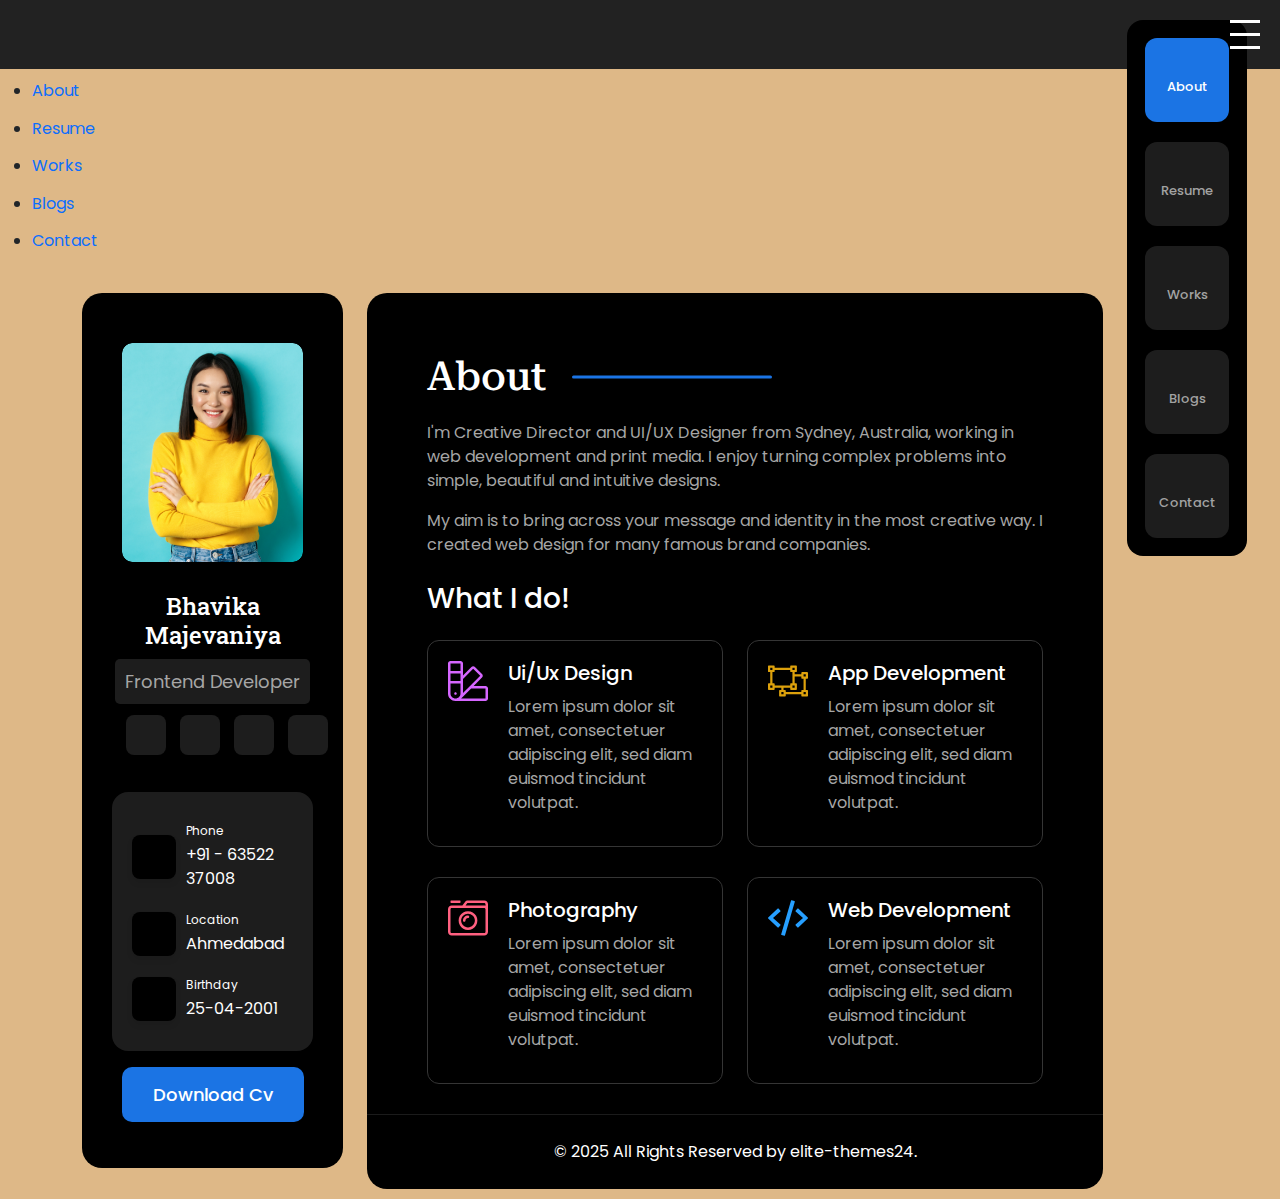
==== index.html @ 2185cffd "by bhavika" ====
<!DOCTYPE html>
<html lang="en">

<head>
    <meta charset="UTF-8" />
    <meta name="viewport" content="width=device-width, initial-scale=1.0" />
    <link rel="shortcut icon" href="img/favicon.png" type="image/x-icon" />
    <title>Bhavika Majevaniya</title>
    <link rel="stylesheet" href="https://cdn.jsdelivr.net/npm/bootstrap@5.2.3/dist/css/bootstrap.min.css" />
    <link rel="stylesheet" href="https://site-assets.fontawesome.com/releases/v6.6.0/css/all.css">
    <link rel="stylesheet" href="css/style.css" />
</head>

<body>


    <header>
        <div class="logo"></div>
        <div class="menu-toggle" id="mobile-menu">
            <span class="bar"></span>
            <span class="bar"></span>
            <span class="bar"></span>
        </div>
    </header>

    <nav class="mobile-nav ">
        <ul>
            <li class="active  ">
                <a href="/home-1"><span><i style="font-size: 25px;"
                            class="fa-light fa-user"></i></span>About</a>
            </li>
            <li class="false  ">
                <a href="/resume"><span><i style="font-size: 25px;"
                            class="fa-light fa-file-lines"></i></span>Resume</a>
            </li>
            <li class="false  ">
                <a href="/portfolio"><span><i style="font-size: 25px;"
                            class="fa-light fa-briefcase"></i></span>Works</a>
            </li>
            <li class="false  ">
                <a href="/blog"><span><i style="font-size: 25px;"
                            class="fa-brands fa-blogger"></i></span>Blogs</a>
            </li>
            <li class="false  "><a href="/contact"><span><i style="font-size: 25px;"
                            class="size-22 fa-light fa-address-book"></i></span>Contact</a>
            </li>
        </ul>
    </nav>


    <div class="main">
        <div class="container">
            <div class="row">
                <div class="col-lg-3">
                    <div class="info-sec">
                        <div class="personal-info">
                            <img src="img/my-img.png" alt="My Image" />
                            <h4 class="my-name">Bhavika Majevaniya</h4>
                            <div class="designation"><span>Frontend Developer</span></div>
                            <div class="social">
                                <ul>
                                    <li><a href="" style="color: #1773ea;"><i class="fa-brands fa-facebook-f"></i></a>
                                    </li>
                                    <li><a href="" style="color: #1c9cea;"><i class="fa-brands fa-twitter"></i></a></li>
                                    <li><a href="" style="color: #e12a72;"><i class="fa-brands fa-instagram"></i></a>
                                    </li>
                                    <li><a href="" style="color: #144679;"><i class="fa-brands fa-linkedin-in"></i></a>
                                    </li>
                                </ul>

                                <div class="personal-info-contact mb-30">
                                    <div class="personal-info-contact-item">
                                        <div style="color: rgb(233, 59, 129); font-size: 22px;" class="icon">
                                            <i class="fa-regular fa-mobile"></i>
                                        </div>
                                        <div class="text">
                                            <span>Phone</span>
                                            <p>+91 - 63522 37008</p>
                                        </div>
                                    </div>
                                    <!-- <div class="personal-info-contact-item">
                                        <div style="color: rgb(106, 181, 185); font-size: 22px;" class="icon">
                                            <i class="fa-regular fa-envelope-open-text"></i>
                                        </div>
                                        <div class="text">
                                            <span>Email</span>
                                            <p>Click Here To Mail</p>
                                        </div>
                                    </div> -->
                                    <div class="personal-info-contact-item">
                                        <div style="color: rgb(253, 117, 144); font-size: 22px;" class="icon">
                                            <i class="fa-solid fa-location-dot"></i>
                                        </div>
                                        <div class="text"><span>Location</span>
                                            <p>Ahmedabad</p>
                                        </div>
                                    </div>
                                    <div class="personal-info-contact-item">
                                        <div style="color: rgb(193, 124, 235); font-size: 22px;" class="icon">
                                            <i class="fa-light fa-calendar-days"></i>
                                        </div>
                                        <div class="text"><span>Birthday</span>
                                            <p>25-04-2001</p>
                                        </div>
                                    </div>
                                </div>

                                <div class="personal-info-btn">
                                    <a class="btn-1" href="/cv.pdf" download="">
                                        <span style="color: rgb(255, 255, 255);" class="icon">
                                            <i class="fa-regular fa-download"></i>
                                        </span>download cv
                                    </a>
                                </div>

                            </div>
                        </div>
                    </div>
                </div>
                <div class="col-lg-8">
                    <div class="detail-sec mb-15">
                        <div class="detail-inner">
                            <h2 class="main-title">About</h2>
                            <p>I'm Creative Director and UI/UX Designer
                                from Sydney, Australia, working in web development and print media. I enjoy turning
                                complex problems into simple, beautiful and intuitive designs.</p>
                            <p>My aim is to bring across your message and identity in the most creative way. I created
                                web design for many famous brand companies.</p>



                            <div class="what-do">
                                <h3 class="do-title">What I do!</h3>
                                <div class="row">
                                    <div class="col-xxl-6 col-xl-6 col-lg-6">
                                        <div class="what-do-item bg-prink ">
                                            <div class="icon" style="margin: 0px auto;">
                                                <img alt="feature" height="40" src="img/design.svg">
                                            </div>
                                            <div class="text">
                                                <h4 class="title">Ui/Ux Design</h4>
                                                <p>Lorem ipsum dolor sit amet, consectetuer adipiscing elit, sed diam
                                                    euismod tincidunt volutpat.</p>
                                            </div>
                                        </div>
                                    </div>
                                    <div class="col-xxl-6 col-xl-6 col-lg-6">
                                        <div class="what-do-item bg-catkrill ">
                                            <div class="icon" style="margin: 0px auto;">
                                                <img alt="feature" height="40" src="img/app-development.svg">
                                            </div>
                                            <div class="text">
                                                <h4 class="title">App Development</h4>
                                                <p>Lorem ipsum dolor sit amet, consectetuer adipiscing elit, sed diam
                                                    euismod tincidunt volutpat.</p>
                                            </div>
                                        </div>
                                    </div>
                                    <div class="col-xxl-6 col-xl-6 col-lg-6">
                                        <div class="what-do-item bg-catkrill ">
                                            <div class="icon" style="margin: 0px auto;">
                                                <img alt="feature" height="40" src="img/photograph.svg">
                                            </div>
                                            <div class="text">
                                                <h4 class="title">Photography</h4>
                                                <p>Lorem ipsum dolor sit amet, consectetuer adipiscing elit, sed diam
                                                    euismod tincidunt volutpat.</p>
                                            </div>
                                        </div>
                                    </div>
                                    <div class="col-xxl-6 col-xl-6 col-lg-6">
                                        <div class="what-do-item bg-prink ">
                                            <div class="icon" style="margin: 0px auto;">
                                                <img alt="feature" height="40" src="img/webdev.svg">
                                            </div>
                                            <div class="text">
                                                <h4 class="title">Web Development</h4>
                                                <p>Lorem ipsum dolor sit amet, consectetuer adipiscing elit, sed diam
                                                    euismod tincidunt volutpat.</p>
                                            </div>
                                        </div>
                                    </div>
                                </div>
                            </div>

                        </div>

                        <div class="footer-copyright text-center"><span>© 2025 All Rights Reserved by
                                elite-themes24.</span></div>


                    </div>
                </div>
                <div class="col-lg-1">
                    <div class="main-menu">
                        <nav class="main-menu-inner">
                            <ul>
                                <li class="active  ">
                                    <a href="/home-1"><span><i style="font-size: 25px;"
                                                class="fa-light fa-user"></i></span>About</a>
                                </li>
                                <li class="false  ">
                                    <a href="/resume"><span><i style="font-size: 25px;"
                                                class="fa-light fa-file-lines"></i></span>Resume</a>
                                </li>
                                <li class="false  ">
                                    <a href="/portfolio"><span><i style="font-size: 25px;"
                                                class="fa-light fa-briefcase"></i></span>Works</a>
                                </li>
                                <li class="false  ">
                                    <a href="/blog"><span><i style="font-size: 25px;"
                                                class="fa-brands fa-blogger"></i></span>Blogs</a>
                                </li>
                                <li class="false  "><a href="/contact"><span><i style="font-size: 25px;"
                                                class="size-22 fa-light fa-address-book"></i></span>Contact</a>
                                </li>
                            </ul>
                        </nav>
                    </div>

                </div>
            </div>
        </div>
    </div>



<script>
    document.addEventListener("DOMContentLoaded", function () {
    const mobileMenu = document.getElementById("mobile-menu");
    const nav = document.querySelector(".mobile-nav");

    mobileMenu.addEventListener("click", function () {
        nav.classList.toggle("active");
        mobileMenu.classList.toggle("active");
    });
});
</script>

    <script src="https://cdn.jsdelivr.net/npm/bootstrap@5.2.3/dist/js/bootstrap.bundle.min.js"></script>
</body>

</html>
---- css/style.css ----
@import url('https://fonts.googleapis.com/css2?family=Roboto+Slab:wght@100..900&display=swap');
@import url('https://fonts.googleapis.com/css2?family=Poppins:ital,wght@0,400;0,500;0,600;0,700;0,800;0,900;1,400&display=swap');
@import url('https://fonts.googleapis.com/css2?family=Roboto+Serif:ital,opsz,wght@0,8..144,100..900;1,8..144,100..900&display=swap');

:root {
    --font-1: "Roboto Slab", serif;
    --font-2: "Poppins", serif;
    --font-3: "Roboto Serif", serif;
    --bgcolor1: #1d1d1d;
    --textcolor: #a6a6a6;
}

a {
    text-decoration: none;
}

body {
    background-color: burlywood;
    font-family: var(--font-2);
}

.main {
    position: relative;
    top: 20px;
}

.personal-info {
    padding: 40px 30px;
}

.info-sec {
    background-color: #000;
    width: 100%;
    min-height: 200px;
    /* margin-top: 20px; */
    border-radius: 20px;
}

.info-sec .personal-info img {
    width: 100%;
    height: auto;
    padding: 10px;
    object-fit: cover;
    object-position: top;
    border-radius: 20px;
}

.info-sec .personal-info .my-name {
    text-align: center;
    /* font-weight: 900; */
    font-family: var(--font-1);
    color: #fff;
    padding: 20px 0px 10px 0px;
}

.info-sec .personal-info .designation span {
    text-align: center;
    color: var(--textcolor);
    background-color: #1d1d1d;
    padding: 10px 10px;
    font-size: 18px;
    border-radius: 5px;
}

.info-sec .personal-info .designation {
    text-align: center;
}

.info-sec .personal-info .social {
    margin: 20px 0;
}

.info-sec .personal-info .social ul {
    display: flex;
    justify-content: space-evenly;
    list-style-type: none;
    padding: 0;
    width: 230px;
    align-items: center;
    margin: auto;
}

.info-sec .personal-info .social ul li a {
    background-color: var(--bgcolor1);
    display: inline-block;
    width: 40px;
    height: 40px;
    border-radius: 8px;
    text-align: center;
    line-height: 40px;
}

.info-sec .personal-info .social ul li a i {
    font-size: 20px;
}

.info-sec .personal-info .social ul li a:hover {
    background-color: #1b74e4;
    color: #fff !important;
}

.personal-info-contact {
    background-color: var(--bgcolor1);
    border-radius: 16px;
    text-align: left;
    padding: 20px 20px;
    margin-top: 30px;
    margin-bottom: 30px;
}

.personal-info-contact-item {
    display: flex;
    align-items: center;
    gap: 10px;
    padding-top: 10px;
    padding-bottom: 10px;
}

.personal-info-contact-item .icon {
    flex: 0 0 auto;
    display: inline-block;
    width: 44px;
    height: 44px;
    background-color: #000;
    border-radius: 8px;
    text-align: center;
    line-height: 44px;
    box-shadow: 0 4px 6px rgba(0, 0, 0, .08);
    transition: .3s;
}

.personal-info-contact-item .icon:hover {
    background-color: #1b74e4;
    color: #fff !important;
}

.personal-info-contact-item .text {
    display: inline-block;
}

.personal-info-contact-item .text span {
    display: block;
    font-size: 12px;
    line-height: 18px;
    text-transform: capitalize;
    font-weight: 400;
    margin-bottom: 3px;
    color: #fff;
}

.personal-info-contact-item .text p {
    font-size: 16px;
    line-height: 24px;
    font-weight: 400;
    color: #fff;
    /* text-transform: capitalize; */
    margin-bottom: 0;
}


.personal-info-btn {
    text-align: center;
}

.btn-1 {
    font-size: 18px;
    font-weight: 500;
    text-transform: capitalize;
    color: var(--common-white);
    background-color: #1b74e4;
    line-height: 27px;
    padding: 14px 30px;
    border-radius: 10px;
    color: #fff;
    border: 1px solid transparent;
}

.btn-1:hover {
    background-color: #1d1d1d;
    color: #fff;
    border: 1px solid #1b74e4;
}

.detail-sec {
    background-color: #000;
    border-radius: 20px;
    min-height: 400px;
}





.detail-inner {
    padding: 60px 60px 0 60px;
}

.main-title {
    position: relative;
    display: inline-block;
    font-family: var(--font-3);
    font-size: 40px;
    color: #fff;
    margin-bottom: 20px;
}

.main-title::after {
    content: "";
    position: absolute;
    width: 200px;
    height: 3px;
    background-color: #1b74e4;
    left: 122%;
    top: 50%;
    transform: translatey(-50%);
    border-radius: 5px;
    margin-bottom: 30px;
}


.detail-inner p {
    max-width: 632px;
    color: var(--textcolor);
}

.do-title {
    color: #fff;
    margin: 25px 0;
}

.what-do-item {
    border: 1px solid #353535;
    border-radius: 12px;
    display: flex;
    gap: 20px;
    padding: 20px 20px 15px;
    margin-bottom: 30px;
}

.what-do-item .text .title {
    margin-bottom: 10px;
    font-size: 20px;
    font-weight: 500;
    font-family: Poppins, sans-serif;
    color: #fff;
}

.footer-copyright {
    padding: 25px;
    border-top: 1px solid #1b1b1b;
    color: #fff;
    margin-bottom: 10px;
}

.main-menu {
    background-color: #000;
    min-width: 120px;
    padding: 18px;
    border-radius: 16px;
    position: fixed;
  top: 20px;
}

.main-menu ul {
    margin: 0;
    padding: 0;
    list-style: none;
}

.main-menu-inner ul li.active {
    background-color: #1b74e4;
}

.main-menu-inner ul li {
    background-color: var(--bgcolor1);
    border-radius: 12px;
    width: 84px;
    height: 84px;
    display: flex;
    justify-content: center;
    align-items: center;
    text-align: center;
    transition: .3s;
}
.main-menu-inner ul li:hover {
    background-color: #1b74e4;
    color: #fff;
  }

  .main-menu-inner ul li:hover a {
    color: #fff;
  }
.main-menu-inner ul li:not(:last-child) {
    margin-bottom: 20px;
}


.main-menu-inner ul li a {
    color: #a2a2a2;
    display: block;
    font-size: 13px;
    text-transform: capitalize;
    font-weight: 500;
    line-height: 1;
}
.main-menu-inner ul li.active a {
    color: #fff;
}
.main-menu-inner ul li a span {
    display: block;
    margin-bottom: 12px;
}





/* Mobile */

/* Header */
header {
    display: flex;
    justify-content: space-between;
    align-items: center;
    padding: 15px 20px;
    background: #222;
    color: #fff;
}

.logo {
    font-size: 20px;
    font-weight: bold;
}

/* Hamburger Menu */
.menu-toggle {
    display: flex;
    flex-direction: column;
    cursor: pointer;
    z-index: 9999  ;
}

.bar {
    width: 30px;
    height: 3px;
    background: #fff;
    margin: 5px 0;
    transition: 0.4s;
}

@media only screen and (min-width:375px)and (max-width:767px) {
    
/* Mobile Navigation */
.mobile-nav {
    position: fixed;
    top: 0;
    left: -100%;
    width: 100%;
    height: 100vh;
    background: rgba(0, 0, 0);
    display: flex;
    align-items: top;
    justify-content: left;
    transition: 0.4s ease-in-out;
    z-index: 99;
    padding: 50px 0 0 35px;
}

.mobile-nav ul {
    list-style: none;
    text-align: left;
    padding: 0;
}

.mobile-nav ul li {
    margin: 20px 0;
}

.mobile-nav ul li a {
    color: #fff;
    font-size: 24px;
    text-decoration: none;
    transition: 0.3s;
}
.mobile-nav ul li a span {
    margin-right: 20px;
  }
.mobile-nav ul li a:hover {
    color: #ff9800;
}

/* Active Class */
.mobile-nav.active {
    left: 0;
}

.menu-toggle.active .bar:nth-child(1) {
    transform: translateY(8px) rotate(45deg);
}

.menu-toggle.active .bar:nth-child(2) {
    opacity: 0;
}

.menu-toggle.active .bar:nth-child(3) {
    transform: translateY(-8px) rotate(-45deg);
}

.main-menu{
    display: none;
}

}
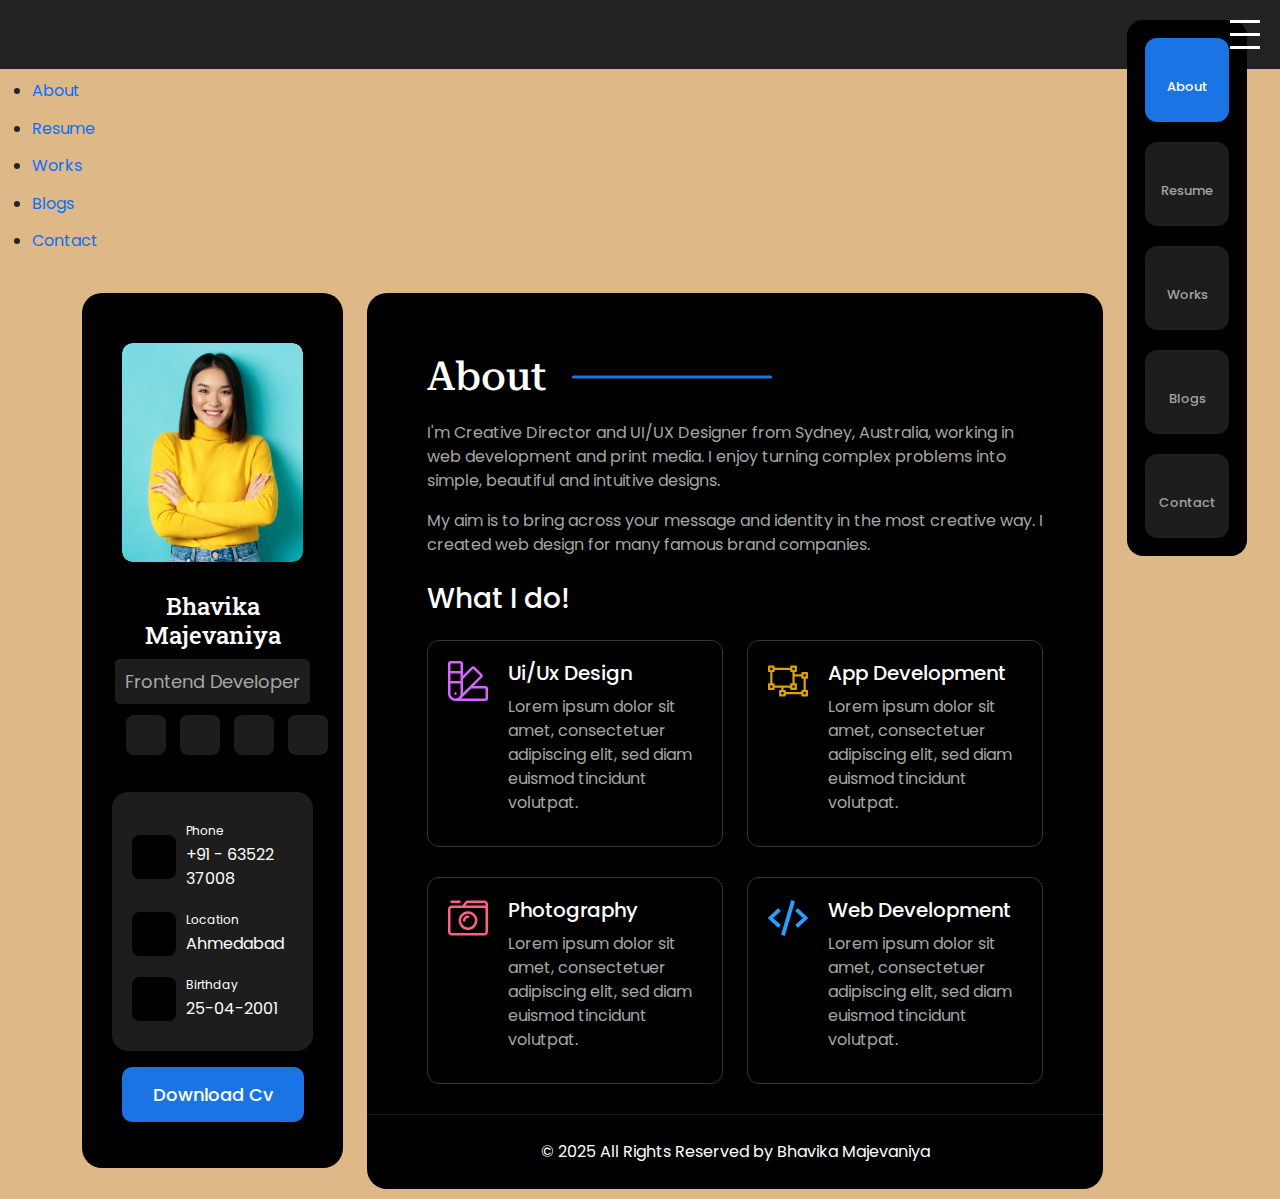
==== commit 214f118d: "by bhavika" ====
--- a/index.html
+++ b/index.html
@@ -186,7 +186,7 @@
                         </div>
 
                         <div class="footer-copyright text-center"><span>© 2025 All Rights Reserved by
-                                elite-themes24.</span></div>
+                                Bhavika Majevaniya</span></div>
 
 
                     </div>
--- a/css/style.css
+++ b/css/style.css
@@ -258,7 +258,7 @@
     padding: 18px;
     border-radius: 16px;
     position: fixed;
-  top: 20px;
+    top: 20px;
 }
 
 .main-menu ul {
@@ -282,14 +282,16 @@
     text-align: center;
     transition: .3s;
 }
+
 .main-menu-inner ul li:hover {
     background-color: #1b74e4;
     color: #fff;
-  }
-
-  .main-menu-inner ul li:hover a {
-    color: #fff;
-  }
+}
+
+.main-menu-inner ul li:hover a {
+    color: #fff;
+}
+
 .main-menu-inner ul li:not(:last-child) {
     margin-bottom: 20px;
 }
@@ -303,9 +305,11 @@
     font-weight: 500;
     line-height: 1;
 }
+
 .main-menu-inner ul li.active a {
     color: #fff;
 }
+
 .main-menu-inner ul li a span {
     display: block;
     margin-bottom: 12px;
@@ -337,7 +341,7 @@
     display: flex;
     flex-direction: column;
     cursor: pointer;
-    z-index: 9999  ;
+    z-index: 9999;
 }
 
 .bar {
@@ -349,65 +353,76 @@
 }
 
 @media only screen and (min-width:375px)and (max-width:767px) {
-    
-/* Mobile Navigation */
-.mobile-nav {
-    position: fixed;
-    top: 0;
-    left: -100%;
-    width: 100%;
-    height: 100vh;
-    background: rgba(0, 0, 0);
-    display: flex;
-    align-items: top;
-    justify-content: left;
-    transition: 0.4s ease-in-out;
-    z-index: 99;
-    padding: 50px 0 0 35px;
-}
-
-.mobile-nav ul {
-    list-style: none;
-    text-align: left;
-    padding: 0;
-}
-
-.mobile-nav ul li {
-    margin: 20px 0;
-}
-
-.mobile-nav ul li a {
-    color: #fff;
-    font-size: 24px;
-    text-decoration: none;
-    transition: 0.3s;
-}
-.mobile-nav ul li a span {
-    margin-right: 20px;
-  }
-.mobile-nav ul li a:hover {
-    color: #ff9800;
-}
-
-/* Active Class */
-.mobile-nav.active {
-    left: 0;
-}
-
-.menu-toggle.active .bar:nth-child(1) {
-    transform: translateY(8px) rotate(45deg);
-}
-
-.menu-toggle.active .bar:nth-child(2) {
-    opacity: 0;
-}
-
-.menu-toggle.active .bar:nth-child(3) {
-    transform: translateY(-8px) rotate(-45deg);
-}
-
-.main-menu{
-    display: none;
-}
-
+
+    /* Mobile Navigation */
+    .mobile-nav {
+        position: fixed;
+        top: 0;
+        left: -100%;
+        width: 100%;
+        height: 100vh;
+        background: rgba(0, 0, 0);
+        display: flex;
+        align-items: top;
+        justify-content: left;
+        transition: 0.4s ease-in-out;
+        z-index: 99;
+        padding: 50px 0 0 35px;
+    }
+
+    .mobile-nav ul {
+        list-style: none;
+        text-align: left;
+        padding: 0;
+    }
+
+    .mobile-nav ul li {
+        margin: 20px 0;
+    }
+
+    .mobile-nav ul li a {
+        color: #fff;
+        font-size: 24px;
+        text-decoration: none;
+        transition: 0.3s;
+    }
+
+    .mobile-nav ul li a span {
+        margin-right: 20px;
+    }
+
+    .mobile-nav ul li a:hover {
+        color: #ff9800;
+    }
+
+    /* Active Class */
+    .mobile-nav.active {
+        left: 0;
+    }
+
+    .menu-toggle.active .bar:nth-child(1) {
+        transform: translateY(8px) rotate(45deg);
+    }
+
+    .menu-toggle.active .bar:nth-child(2) {
+        opacity: 0;
+    }
+
+    .menu-toggle.active .bar:nth-child(3) {
+        transform: translateY(-8px) rotate(-45deg);
+    }
+
+    .main-menu {
+        display: none;
+    }
+
+    .detail-inner {
+        padding: 40px 30px 0 30px;
+        margin-top: 20px;
+    }
+
+
+    .main-title::after {
+        width: 100px;
+    }
 }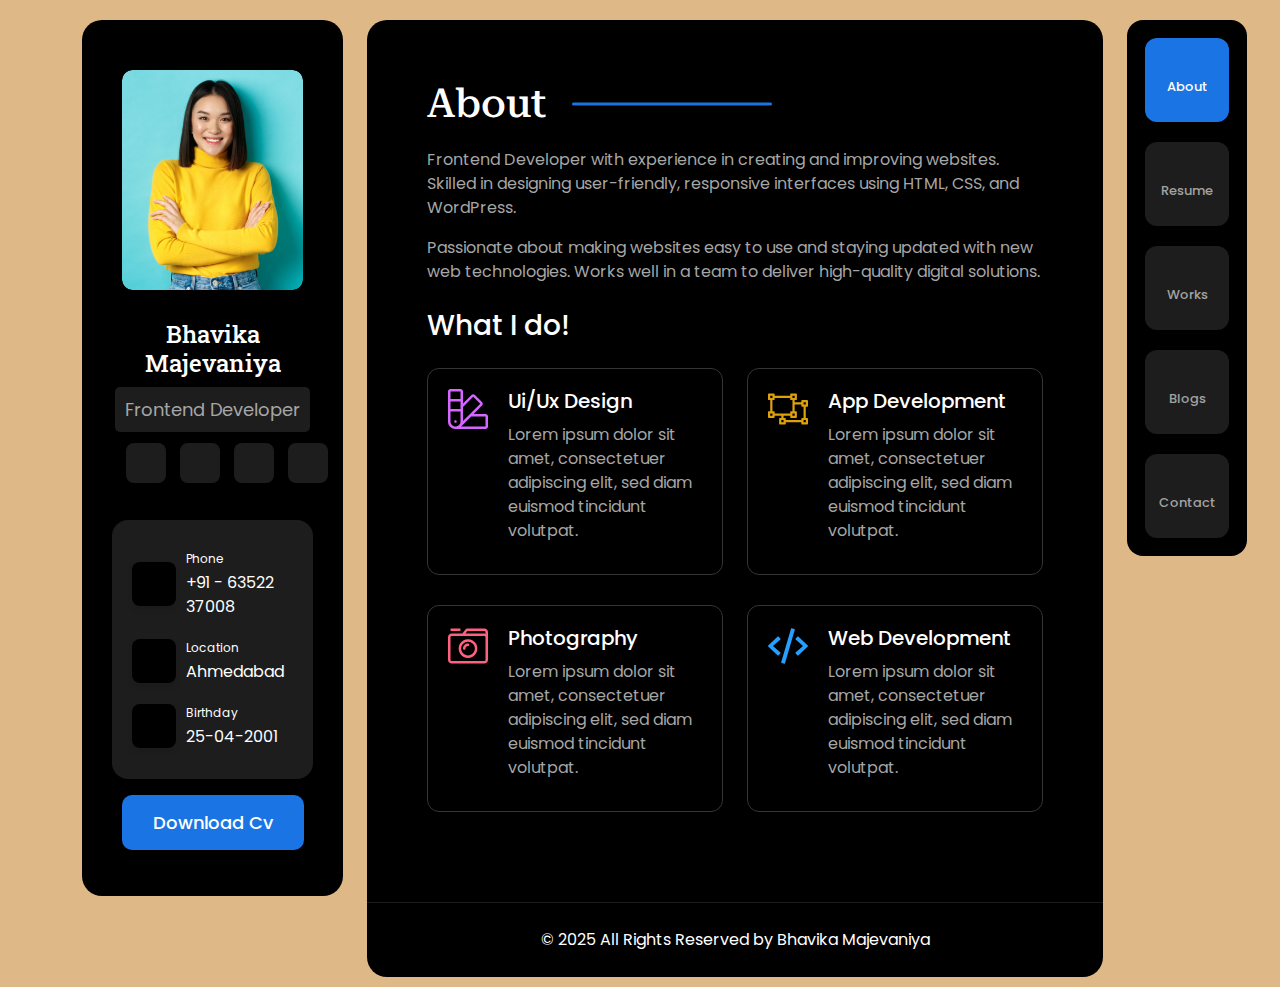
==== commit 050ed184: "by bhavika" ====
--- a/index.html
+++ b/index.html
@@ -14,23 +14,28 @@
 <body>
 
 
-    <header>
+<div class="mobile-menu-sec">
+    <header class="mobile-menu">
         <div class="logo"></div>
         <div class="menu-toggle" id="mobile-menu">
             <span class="bar"></span>
             <span class="bar"></span>
             <span class="bar"></span>
         </div>
+
+
+
+        
     </header>
 
     <nav class="mobile-nav ">
         <ul>
             <li class="active  ">
-                <a href="/home-1"><span><i style="font-size: 25px;"
+                <a href="index.html"><span><i style="font-size: 25px;"
                             class="fa-light fa-user"></i></span>About</a>
             </li>
             <li class="false  ">
-                <a href="/resume"><span><i style="font-size: 25px;"
+                <a href="resume.html"><span><i style="font-size: 25px;"
                             class="fa-light fa-file-lines"></i></span>Resume</a>
             </li>
             <li class="false  ">
@@ -46,6 +51,11 @@
             </li>
         </ul>
     </nav>
+
+
+</div>
+
+    
 
 
     <div class="main">
@@ -121,13 +131,9 @@
                     <div class="detail-sec mb-15">
                         <div class="detail-inner">
                             <h2 class="main-title">About</h2>
-                            <p>I'm Creative Director and UI/UX Designer
-                                from Sydney, Australia, working in web development and print media. I enjoy turning
-                                complex problems into simple, beautiful and intuitive designs.</p>
-                            <p>My aim is to bring across your message and identity in the most creative way. I created
-                                web design for many famous brand companies.</p>
-
-
+                            <p>Frontend Developer with experience in creating and improving websites. Skilled in designing user-friendly, responsive interfaces using HTML, CSS, and WordPress. </p>
+
+                            <p>Passionate about making websites easy to use and staying updated with new web technologies. Works well in a team to deliver high-quality digital solutions.</p>
 
                             <div class="what-do">
                                 <h3 class="do-title">What I do!</h3>
@@ -200,7 +206,7 @@
                                                 class="fa-light fa-user"></i></span>About</a>
                                 </li>
                                 <li class="false  ">
-                                    <a href="/resume"><span><i style="font-size: 25px;"
+                                    <a href="resume.html"><span><i style="font-size: 25px;"
                                                 class="fa-light fa-file-lines"></i></span>Resume</a>
                                 </li>
                                 <li class="false  ">
--- a/css/style.css
+++ b/css/style.css
@@ -156,7 +156,9 @@
     /* text-transform: capitalize; */
     margin-bottom: 0;
 }
-
+.personal-info-contact-item .text p a {
+    color: #fff;
+}
 
 .personal-info-btn {
     text-align: center;
@@ -192,7 +194,7 @@
 
 
 .detail-inner {
-    padding: 60px 60px 0 60px;
+    padding: 60px 60px 60px 60px;
 }
 
 .main-title {
@@ -316,19 +318,8 @@
 }
 
 
-
-
-
-/* Mobile */
-
-/* Header */
-header {
-    display: flex;
-    justify-content: space-between;
-    align-items: center;
-    padding: 15px 20px;
-    background: #222;
-    color: #fff;
+.mobile-menu-sec {
+    display: none
 }
 
 .logo {
@@ -336,7 +327,7 @@
     font-weight: bold;
 }
 
-/* Hamburger Menu */
+
 .menu-toggle {
     display: flex;
     flex-direction: column;
@@ -352,9 +343,163 @@
     transition: 0.4s;
 }
 
+
+
+.resume-sec {
+    background-color: #000;
+    border-radius: 20px;
+    min-height: 400px;
+}
+
+.resume-inner {
+    padding: 60px 60px 60px 60px;
+}
+
+.education-box {
+    border: 1px solid #353535;
+    border-radius: 12px;
+    padding: 25px 20px 20px;
+    margin-bottom: 20px;
+}
+
+.education-subtitle {
+    display: block;
+    font-size: 14px;
+    font-weight: 400;
+    line-height: 1;
+    margin-bottom: 9px;
+    color: var(--textcolor);
+}
+
+.education-title {
+    font-size: 18px;
+    font-weight: 400;
+    color: var(--heading-black);
+    margin-bottom: 4px;
+    color: #fff;
+}
+
+.education-text {
+    font-size: 16px;
+    font-weight: 400;
+    margin-bottom: 0;
+    color: var(--textcolor);
+}
+
+.edu-sec-title {
+    margin-bottom: 20px;
+}
+
+.edu-sec-title h2 {
+    margin-bottom: 0;
+    font-weight: 500;
+    font-size: 26px;
+    color: #fff;
+}
+
+.edu-sec-title img {
+    margin-right: 6px;
+    margin-top: -5px;
+}
+
+.skill-sec {
+    padding: 60px 60px 60px 60px;
+    background-color: #0d0d0d;
+}
+
+.skill-title {
+    margin-bottom: 0;
+    font-weight: 500;
+    font-size: 26px;
+    color: #fff;
+    margin-bottom: 30px;
+}
+
+.skill-bar-item {
+    margin-bottom: 30px;
+}
+
+.title-box {
+    display: flex;
+    justify-content: space-between;
+    align-items: center;
+    margin-bottom: 7px;
+}
+
+.title-inner {
+    font-size: 16px;
+    font-weight: 400;
+    color: var(--textcolor);
+    margin-bottom: 0;
+}
+
+.count-line {
+    display: block;
+    font-size: 16px;
+    font-weight: 400;
+    color: var(--textcolor);
+}
+
+.progress-bar {
+    height: 6px;
+    background: #edf2f2;
+    border-radius: 6px;
+    overflow: inherit;
+}
+
+.progress-line {
+    height: 100%;
+    border-radius: inherit;
+}
+
+.progress-color-1 {
+    background-color: #ff6464;
+}
+
+.progress-color-2 {
+    background-color: #9272d4;
+}
+
+.progress-color-3 {
+    background-color: #5185d4;
+}
+
+.progress-color-4 {
+    background-color: #ca56f2;
+}
+
+.knowledege-item {
+
+    display: inline-block;
+    font-size: 15px;
+    font-weight: 400;
+    background: #edf2f2;
+    background-color: rgb(237, 242, 242);
+    border-radius: 8px;
+    padding: 10px 20px;
+    margin-right: 10px;
+    margin-bottom: 20px;
+    background-color: #1c1c1c;
+    color: var(--textcolor);
+}
+
 @media only screen and (min-width:375px)and (max-width:767px) {
 
     /* Mobile Navigation */
+
+
+    .mobile-menu {
+        display: flex;
+        justify-content: space-between;
+        align-items: center;
+        padding: 15px 20px;
+        background: #222;
+        color: #fff;
+    }
+    .mobile-menu-sec {
+        display: block;
+      }
+
     .mobile-nav {
         position: fixed;
         top: 0;
@@ -420,7 +565,10 @@
         padding: 40px 30px 0 30px;
         margin-top: 20px;
     }
-
+    .resume-inner {
+        padding: 60px 60px 60px 60px;
+        margin: 10px 0;
+      }
 
     .main-title::after {
         width: 100px;
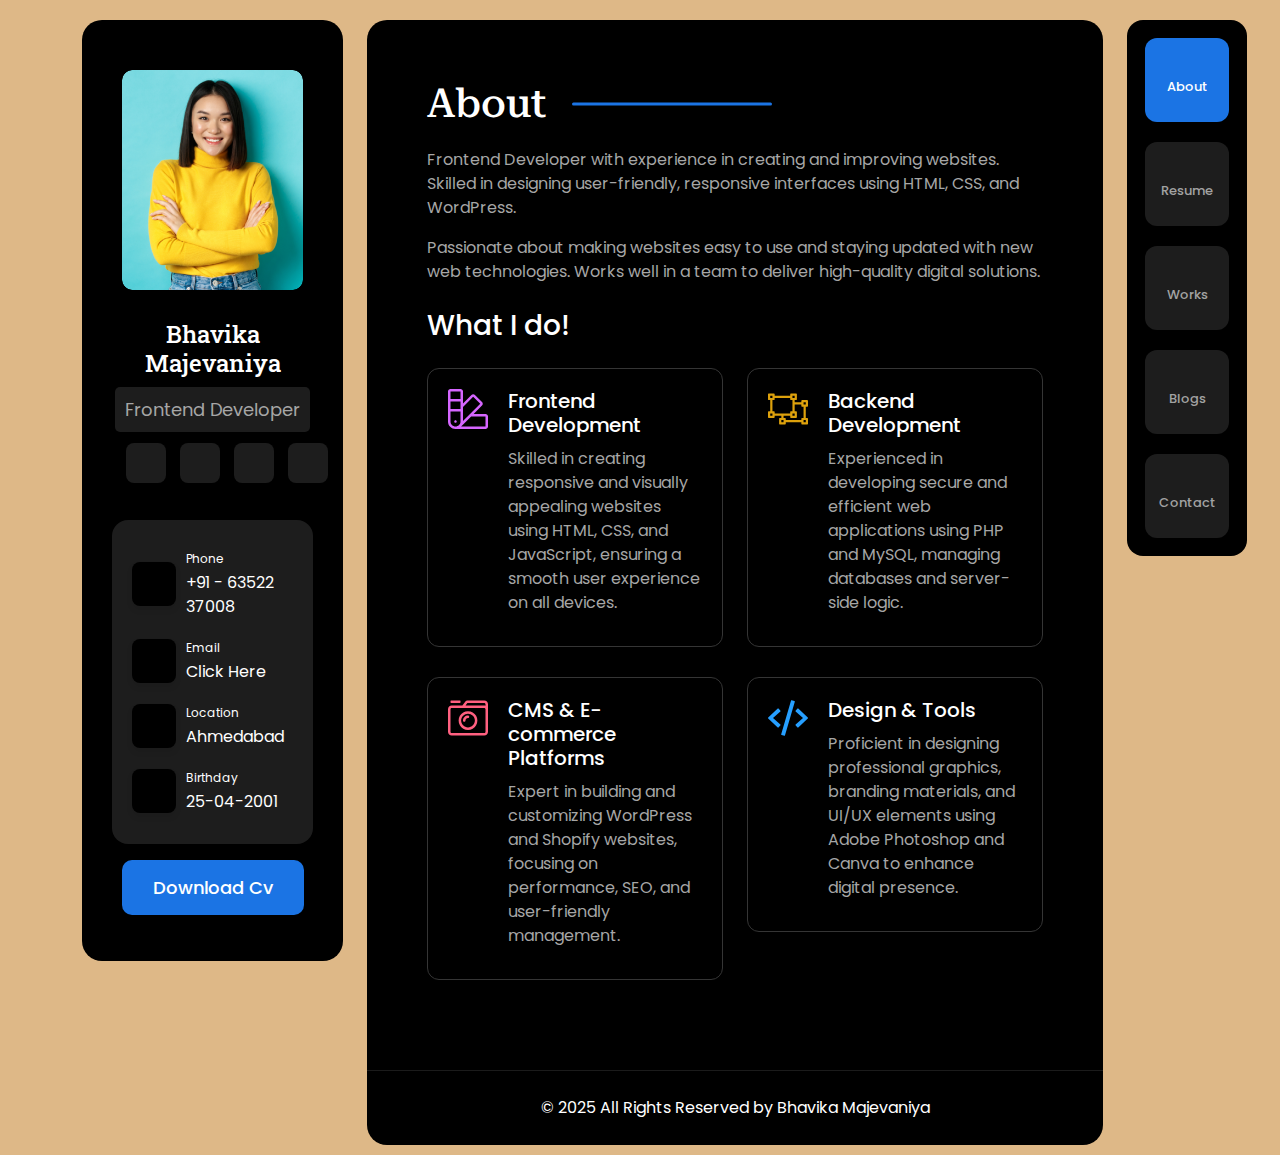
==== commit 23cb8cce: "by bhavika" ====
--- a/index.html
+++ b/index.html
@@ -88,15 +88,15 @@
                                             <p>+91 - 63522 37008</p>
                                         </div>
                                     </div>
-                                    <!-- <div class="personal-info-contact-item">
+                                    <div class="personal-info-contact-item">
                                         <div style="color: rgb(106, 181, 185); font-size: 22px;" class="icon">
                                             <i class="fa-regular fa-envelope-open-text"></i>
                                         </div>
                                         <div class="text">
                                             <span>Email</span>
-                                            <p>Click Here To Mail</p>
-                                        </div>
-                                    </div> -->
+                                            <p><a href="mailto:bhavikamajevaniya2504@gmail.com"></a>Click Here</p>
+                                        </div>
+                                    </div>
                                     <div class="personal-info-contact-item">
                                         <div style="color: rgb(253, 117, 144); font-size: 22px;" class="icon">
                                             <i class="fa-solid fa-location-dot"></i>
@@ -144,9 +144,8 @@
                                                 <img alt="feature" height="40" src="img/design.svg">
                                             </div>
                                             <div class="text">
-                                                <h4 class="title">Ui/Ux Design</h4>
-                                                <p>Lorem ipsum dolor sit amet, consectetuer adipiscing elit, sed diam
-                                                    euismod tincidunt volutpat.</p>
+                                                <h4 class="title">Frontend Development</h4>
+                                                <p>Skilled in creating responsive and visually appealing websites using HTML, CSS, and JavaScript, ensuring a smooth user experience on all devices.</p>
                                             </div>
                                         </div>
                                     </div>
@@ -156,9 +155,8 @@
                                                 <img alt="feature" height="40" src="img/app-development.svg">
                                             </div>
                                             <div class="text">
-                                                <h4 class="title">App Development</h4>
-                                                <p>Lorem ipsum dolor sit amet, consectetuer adipiscing elit, sed diam
-                                                    euismod tincidunt volutpat.</p>
+                                                <h4 class="title">Backend Development </h4>
+                                                <p>Experienced in developing secure and efficient web applications using PHP and MySQL, managing databases and server-side logic.</p>
                                             </div>
                                         </div>
                                     </div>
@@ -168,9 +166,8 @@
                                                 <img alt="feature" height="40" src="img/photograph.svg">
                                             </div>
                                             <div class="text">
-                                                <h4 class="title">Photography</h4>
-                                                <p>Lorem ipsum dolor sit amet, consectetuer adipiscing elit, sed diam
-                                                    euismod tincidunt volutpat.</p>
+                                                <h4 class="title">CMS & E-commerce Platforms </h4>
+                                                <p>Expert in building and customizing WordPress and Shopify websites, focusing on performance, SEO, and user-friendly management.</p>
                                             </div>
                                         </div>
                                     </div>
@@ -180,9 +177,8 @@
                                                 <img alt="feature" height="40" src="img/webdev.svg">
                                             </div>
                                             <div class="text">
-                                                <h4 class="title">Web Development</h4>
-                                                <p>Lorem ipsum dolor sit amet, consectetuer adipiscing elit, sed diam
-                                                    euismod tincidunt volutpat.</p>
+                                                <h4 class="title">Design & Tools </h4>
+                                                <p>Proficient in designing professional graphics, branding materials, and UI/UX elements using Adobe Photoshop and Canva to enhance digital presence.</p>
                                             </div>
                                         </div>
                                     </div>
--- a/css/style.css
+++ b/css/style.css
@@ -156,6 +156,7 @@
     /* text-transform: capitalize; */
     margin-bottom: 0;
 }
+
 .personal-info-contact-item .text p a {
     color: #fff;
 }
@@ -372,9 +373,8 @@
 }
 
 .education-title {
-    font-size: 18px;
-    font-weight: 400;
-    color: var(--heading-black);
+    font-size: 16px;
+    font-weight: 400;
     margin-bottom: 4px;
     color: #fff;
 }
@@ -389,6 +389,24 @@
 .edu-sec-title {
     margin-bottom: 20px;
 }
+
+.education-box ul {
+    padding-left: 0;
+    list-style-type: square;
+    list-style-position: inside;
+    color: var(--textcolor);
+    font-size: 14px;
+    margin: 20px 0 0 0;
+    /* text-align: justify; */
+}
+
+.education-box ul li {
+    margin: 10px 0 0 0;
+}
+
+.education-box ul li::marker {
+    color: rgb(253, 117, 144);
+  }
 
 .edu-sec-title h2 {
     margin-bottom: 0;
@@ -478,7 +496,7 @@
     border-radius: 8px;
     padding: 10px 20px;
     margin-right: 10px;
-    margin-bottom: 20px;
+    margin-bottom: 10px;
     background-color: #1c1c1c;
     color: var(--textcolor);
 }
@@ -496,9 +514,10 @@
         background: #222;
         color: #fff;
     }
+
     .mobile-menu-sec {
         display: block;
-      }
+    }
 
     .mobile-nav {
         position: fixed;
@@ -565,10 +584,11 @@
         padding: 40px 30px 0 30px;
         margin-top: 20px;
     }
+
     .resume-inner {
         padding: 60px 60px 60px 60px;
         margin: 10px 0;
-      }
+    }
 
     .main-title::after {
         width: 100px;
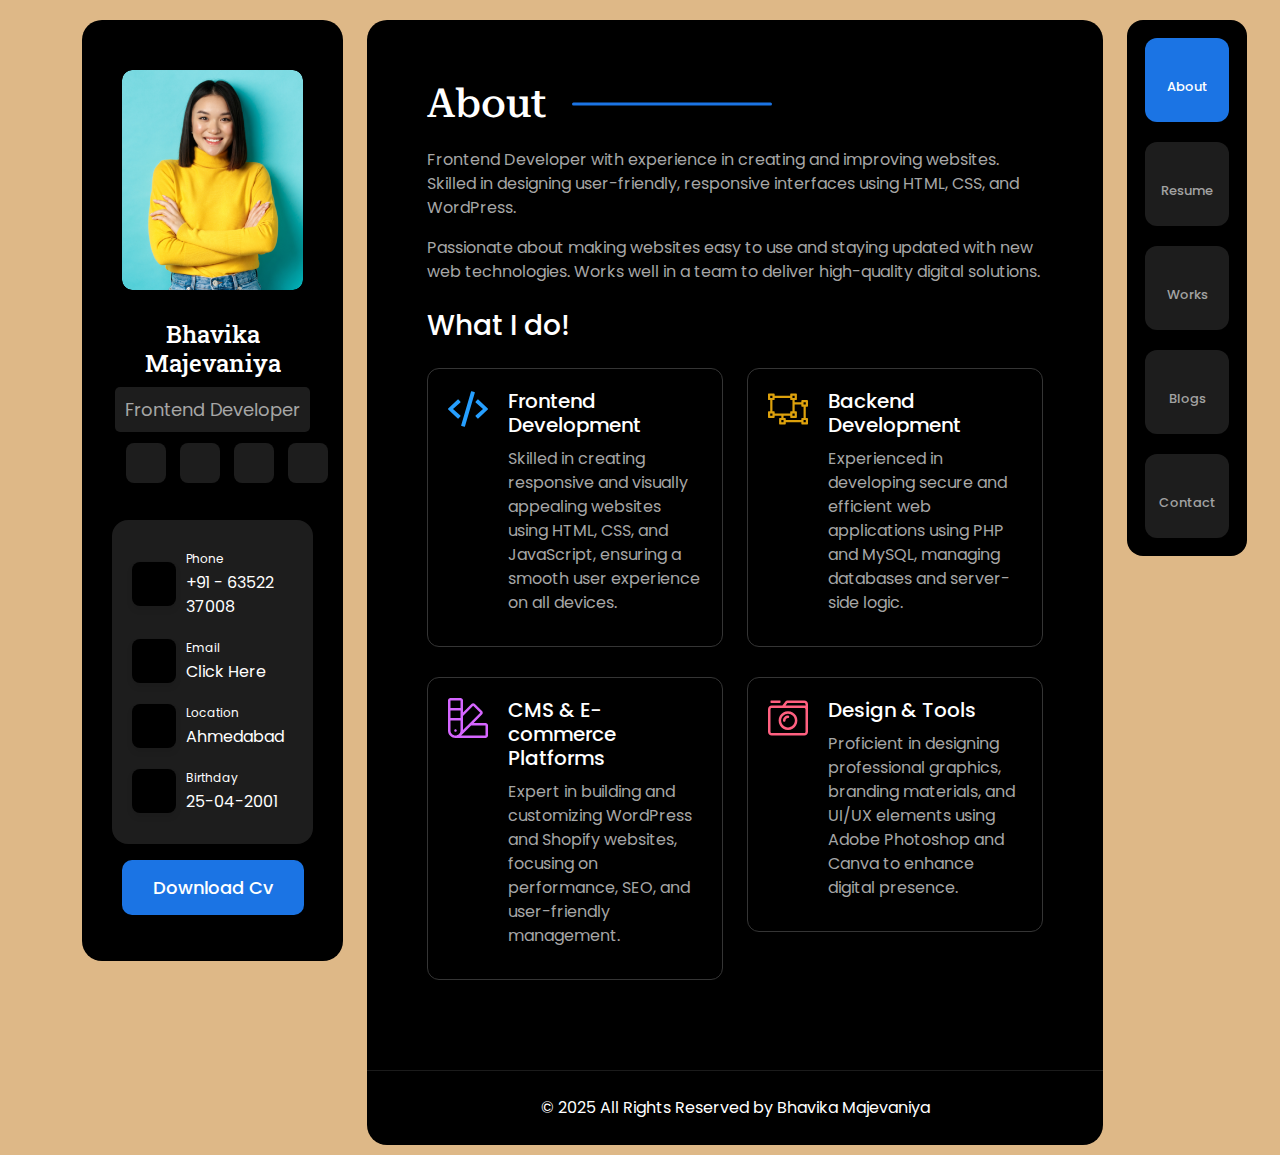
==== commit 782debf8: "by bhavika" ====
--- a/index.html
+++ b/index.html
@@ -141,7 +141,7 @@
                                     <div class="col-xxl-6 col-xl-6 col-lg-6">
                                         <div class="what-do-item bg-prink ">
                                             <div class="icon" style="margin: 0px auto;">
-                                                <img alt="feature" height="40" src="img/design.svg">
+                                                <img alt="feature" height="40" src="img/webdev.svg">
                                             </div>
                                             <div class="text">
                                                 <h4 class="title">Frontend Development</h4>
@@ -163,7 +163,7 @@
                                     <div class="col-xxl-6 col-xl-6 col-lg-6">
                                         <div class="what-do-item bg-catkrill ">
                                             <div class="icon" style="margin: 0px auto;">
-                                                <img alt="feature" height="40" src="img/photograph.svg">
+                                                <img alt="feature" height="40" src="img/design.svg">
                                             </div>
                                             <div class="text">
                                                 <h4 class="title">CMS & E-commerce Platforms </h4>
@@ -174,7 +174,7 @@
                                     <div class="col-xxl-6 col-xl-6 col-lg-6">
                                         <div class="what-do-item bg-prink ">
                                             <div class="icon" style="margin: 0px auto;">
-                                                <img alt="feature" height="40" src="img/webdev.svg">
+                                                <img alt="feature" height="40" src="img/photograph.svg">
                                             </div>
                                             <div class="text">
                                                 <h4 class="title">Design & Tools </h4>
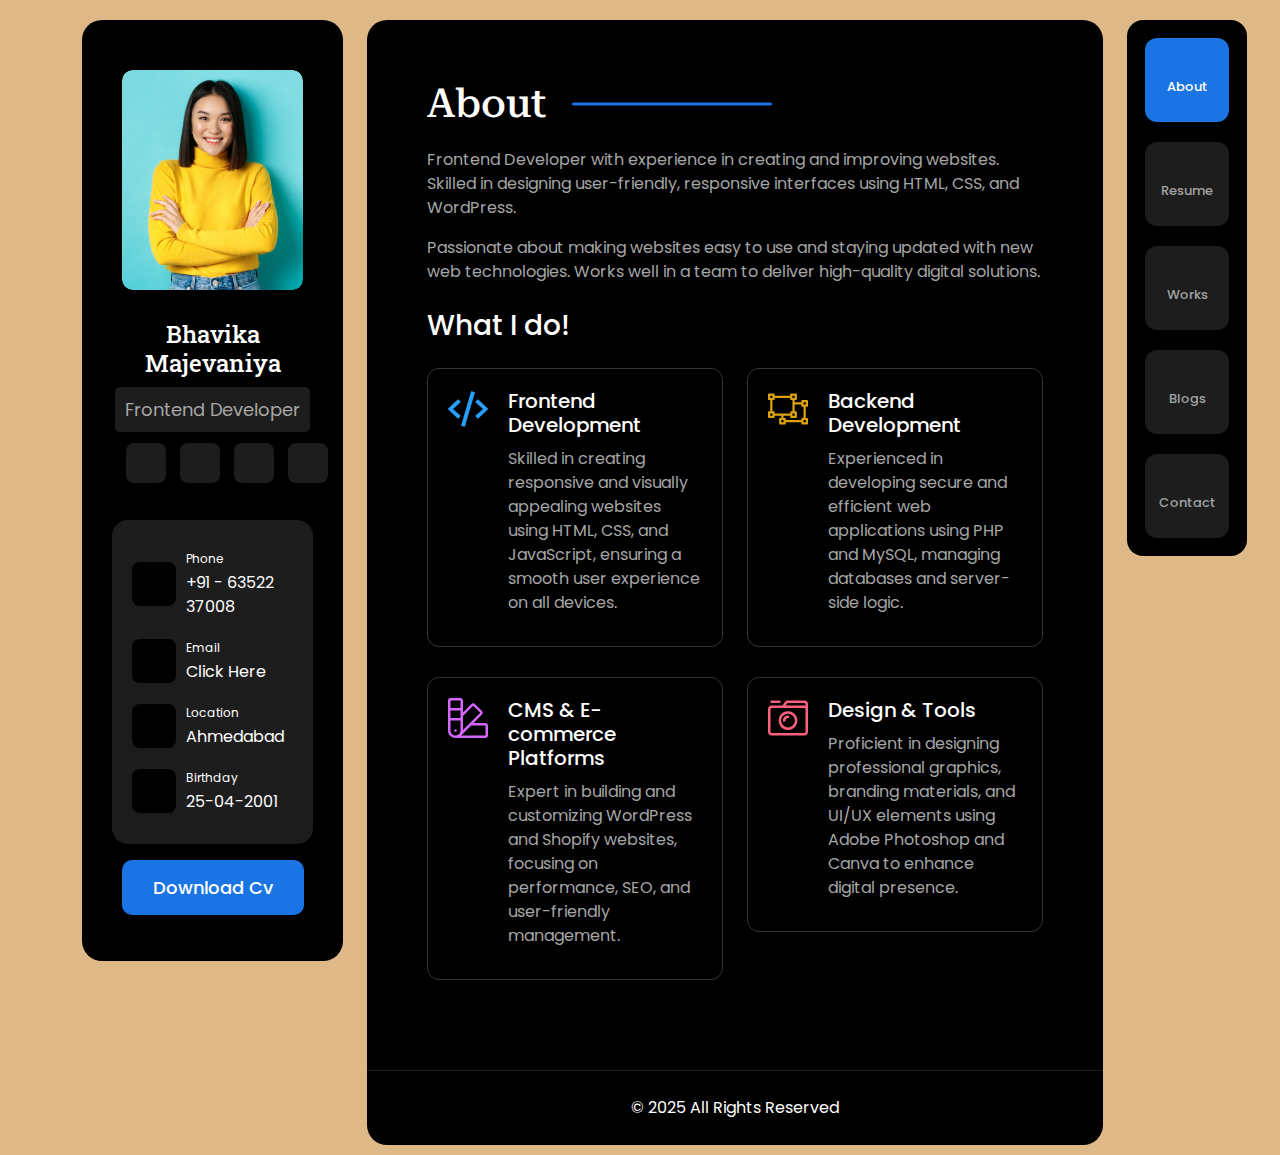
==== commit 54cea400: "by bhavika" ====
--- a/index.html
+++ b/index.html
@@ -187,8 +187,7 @@
 
                         </div>
 
-                        <div class="footer-copyright text-center"><span>© 2025 All Rights Reserved by
-                                Bhavika Majevaniya</span></div>
+                        <div class="footer-copyright text-center"><span>© 2025 All Rights Reserved</span></div>
 
 
                     </div>
--- a/css/style.css
+++ b/css/style.css
@@ -494,7 +494,7 @@
     background: #edf2f2;
     background-color: rgb(237, 242, 242);
     border-radius: 8px;
-    padding: 10px 20px;
+    padding: 10px 15px;
     margin-right: 10px;
     margin-bottom: 10px;
     background-color: #1c1c1c;
@@ -586,7 +586,11 @@
     }
 
     .resume-inner {
-        padding: 60px 60px 60px 60px;
+        padding: 40px 30px 0 30px;
+        margin: 10px 0;
+    }
+    .skill-sec {
+        padding: 40px 30px 0 30px;
         margin: 10px 0;
     }
 
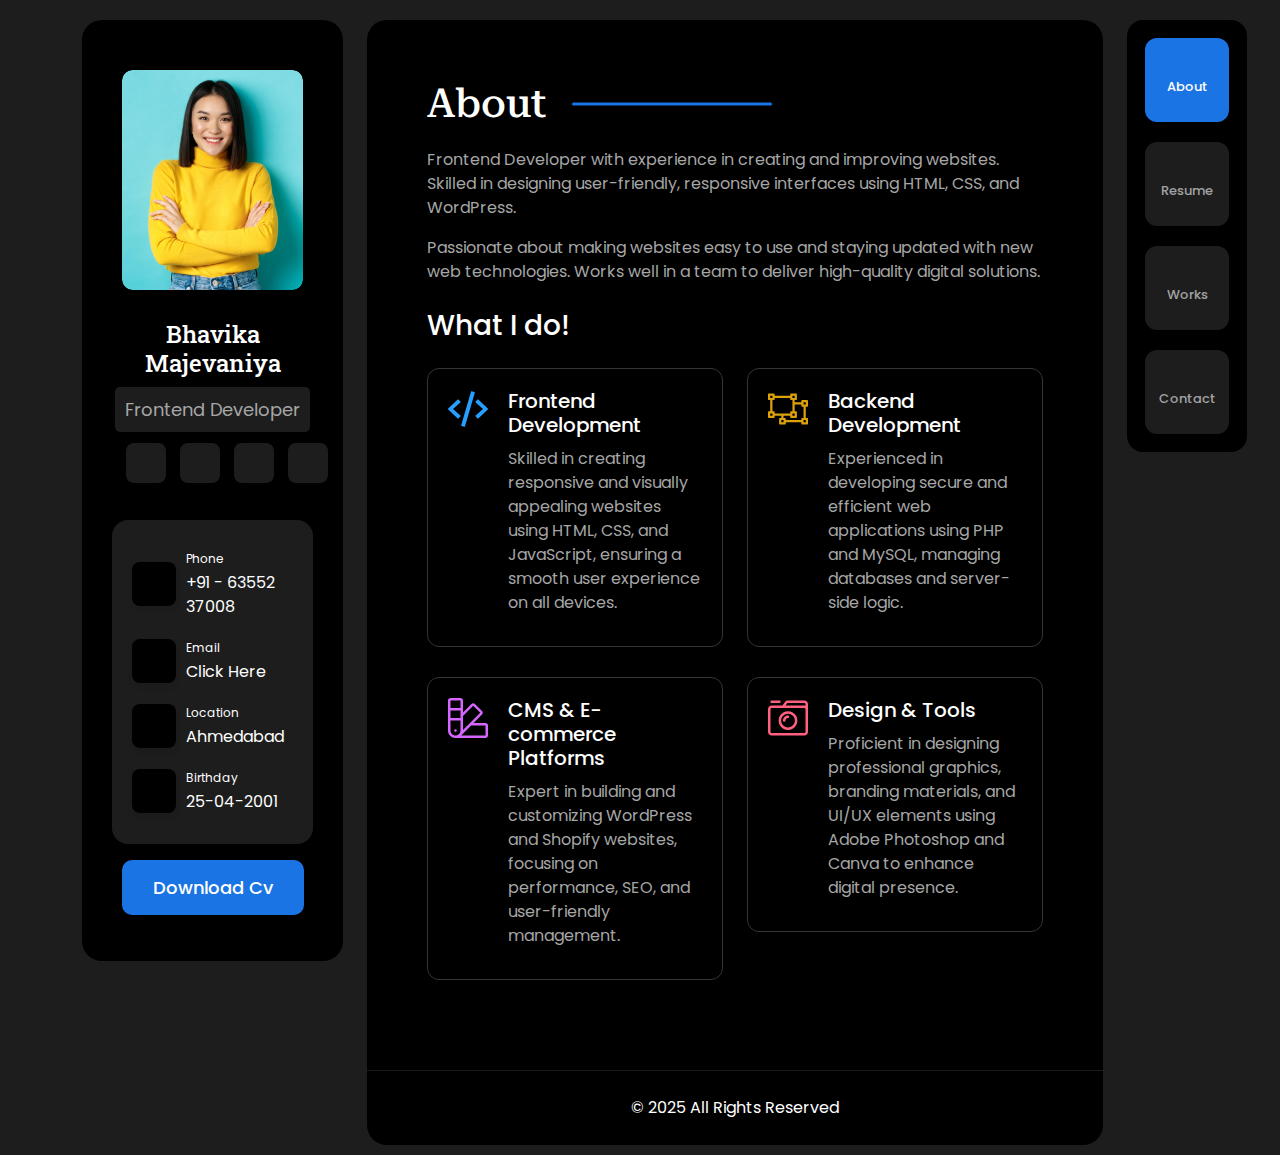
==== commit dc679dcf: "by bhavika" ====
--- a/index.html
+++ b/index.html
@@ -12,6 +12,8 @@
 </head>
 
 <body>
+ 
+    <!-- <div class="bgvideo"><video src="img/Developer Coding Background.mp4" autoplay muted loop></video></div> -->
 
 
 <div class="mobile-menu-sec">
@@ -39,14 +41,14 @@
                             class="fa-light fa-file-lines"></i></span>Resume</a>
             </li>
             <li class="false  ">
-                <a href="/portfolio"><span><i style="font-size: 25px;"
+                <a href="work.html"><span><i style="font-size: 25px;"
                             class="fa-light fa-briefcase"></i></span>Works</a>
             </li>
-            <li class="false  ">
+            <!-- <li class="false  ">
                 <a href="/blog"><span><i style="font-size: 25px;"
                             class="fa-brands fa-blogger"></i></span>Blogs</a>
-            </li>
-            <li class="false  "><a href="/contact"><span><i style="font-size: 25px;"
+            </li> -->
+            <li class="false  "><a href="contact.html"><span><i style="font-size: 25px;"
                             class="size-22 fa-light fa-address-book"></i></span>Contact</a>
             </li>
         </ul>
@@ -85,7 +87,7 @@
                                         </div>
                                         <div class="text">
                                             <span>Phone</span>
-                                            <p>+91 - 63522 37008</p>
+                                            <p>+91 - 63552 37008</p>
                                         </div>
                                     </div>
                                     <div class="personal-info-contact-item">
@@ -94,7 +96,7 @@
                                         </div>
                                         <div class="text">
                                             <span>Email</span>
-                                            <p><a href="mailto:bhavikamajevaniya2504@gmail.com"></a>Click Here</p>
+                                            <p><a href="mailto:bhavikamajevaniya2504@gmail.com">Click Here</a></p>
                                         </div>
                                     </div>
                                     <div class="personal-info-contact-item">
@@ -197,7 +199,7 @@
                         <nav class="main-menu-inner">
                             <ul>
                                 <li class="active  ">
-                                    <a href="/home-1"><span><i style="font-size: 25px;"
+                                    <a href="index.html"><span><i style="font-size: 25px;"
                                                 class="fa-light fa-user"></i></span>About</a>
                                 </li>
                                 <li class="false  ">
@@ -205,14 +207,14 @@
                                                 class="fa-light fa-file-lines"></i></span>Resume</a>
                                 </li>
                                 <li class="false  ">
-                                    <a href="/portfolio"><span><i style="font-size: 25px;"
+                                    <a href="work.html"><span><i style="font-size: 25px;"
                                                 class="fa-light fa-briefcase"></i></span>Works</a>
                                 </li>
-                                <li class="false  ">
+                                <!-- <li class="false  ">
                                     <a href="/blog"><span><i style="font-size: 25px;"
                                                 class="fa-brands fa-blogger"></i></span>Blogs</a>
-                                </li>
-                                <li class="false  "><a href="/contact"><span><i style="font-size: 25px;"
+                                </li> -->
+                                <li class="false  "><a href="contact.html"><span><i style="font-size: 25px;"
                                                 class="size-22 fa-light fa-address-book"></i></span>Contact</a>
                                 </li>
                             </ul>
--- a/css/style.css
+++ b/css/style.css
@@ -14,11 +14,19 @@
     text-decoration: none;
 }
 
+
 body {
-    background-color: burlywood;
+    background-color: var(--bgcolor1);
     font-family: var(--font-2);
-}
-
+    width: 100%;
+    height: 700px;
+}
+
+.bgvideo video{
+    position: fixed;
+    min-width: 1920px;
+    filter: blur(20px);
+}
 .main {
     position: relative;
     top: 20px;
@@ -406,7 +414,7 @@
 
 .education-box ul li::marker {
     color: rgb(253, 117, 144);
-  }
+}
 
 .edu-sec-title h2 {
     margin-bottom: 0;
@@ -423,6 +431,16 @@
 .skill-sec {
     padding: 60px 60px 60px 60px;
     background-color: #0d0d0d;
+}
+
+.work-sec {
+    background-color: #000;
+    border-radius: 20px;
+    min-height: 400px;
+}
+
+.work-inner {
+    padding: 60px 60px 60px 60px;
 }
 
 .skill-title {
@@ -499,6 +517,201 @@
     margin-bottom: 10px;
     background-color: #1c1c1c;
     color: var(--textcolor);
+}
+
+
+
+
+.contact-sec {
+    background-color: #000;
+    border-radius: 20px;
+    min-height: 400px;
+}
+
+.contact-inner {
+    padding: 60px 60px 60px 60px;
+
+}
+
+.contact-area {
+    background-color: #0d0d0d;
+    padding: 60px 45px;
+    border-radius: 20px;
+}
+
+
+.contact-area .contact-title {
+    font-size: 25px;
+    font-weight: 400;
+    color: var(--textcolor);
+    text-transform: capitalize;
+    margin-bottom: 13px;
+}
+
+.contact-area .contact-title-b {
+    font-size: 25px;
+    font-weight: 700;
+    text-transform: lowercase;
+    margin-bottom: 45px;
+    color: #fff;
+}
+
+.form-input-item {
+    margin-bottom: 60px;
+}
+
+.contact-form .input-lebel {
+    font-size: 16px;
+    display: inline-block;
+    font-weight: 500;
+    text-transform: capitalize;
+    line-height: 1;
+    cursor: pointer;
+    color: var(--textcolor);
+}
+
+.contact-form .input-box {
+    display: block;
+    width: 100%;
+    outline: none;
+    border: none;
+    border-bottom: 1px solid #b5b5b5;
+    background: transparent;
+    height: 15px;
+    transition: .3s;
+    transform-origin: top;
+    font-size: 14px;
+    border-bottom-color: #333;
+    color: #fff;
+    height: 40px;
+}
+
+.contact-form .input-box:focus {
+    height: 40px;
+}
+
+.name:focus {
+    border-color: rgb(254, 120, 120);
+    border-width: 2px;
+}
+
+.gmail:focus {
+    border-color: rgb(27, 116, 228);
+    border-width: 2px;
+}
+
+.message:focus {
+    border-color: rgb(206, 101, 243);
+    border-width: 2px;
+}
+
+.form-btn {
+    font-size: 16px;
+    font-weight: 500;
+    display: inline-block;
+    text-transform: capitalize;
+    color: #1a1a1a;
+    height: 50px;
+    width: 133px;
+    border: 1px solid #44566c;
+    border-radius: 12px;
+    background-color: var(--light-white-2);
+    color: #fff;
+}
+
+.form-btn:hover {
+    background-color: #1b74e4;
+}
+
+.work-box {
+    border: 1px solid #353535;
+    background-color: #0d0d0d;
+    margin-bottom: 20px;
+    display: inline-block;
+    border-radius: 12px;
+    padding: 20px;
+}
+
+
+.work-box img {
+    width: 100%;
+    height: auto;
+    border-radius: 12px;
+    overflow: hidden;
+    margin-bottom: 17px;
+    display: block;
+    transition: .1s;
+    cursor: pointer;
+}
+
+.work-box .work-title-small {
+    display: block;
+    font-size: 14px;
+    font-weight: 400;
+    text-transform: capitalize;
+    color: var(--textcolor);
+    margin-bottom: 5px;
+}
+
+.work-box .work-title-big {
+    font-size: 16px;
+    font-weight: 500;
+    text-transform: capitalize;
+    margin-bottom: 0;
+    color: #fff;
+}
+
+.work-box .work-title-big a {
+    font-size: 16px;
+    font-weight: 500;
+    text-transform: capitalize;
+    margin-bottom: 0;
+    color: #fff;
+}
+
+.project-disc {
+    width: 1200px;
+    background-color: var(--bgcolor1);
+    /* min-height: 200px; */
+    border-radius: 20px;
+    margin: 50px;
+}
+
+.project-disc .project-box {
+    padding: 20px 50px;
+    overflow-y: scroll;
+    height: 600px;
+}
+
+.project-title-main {
+    text-align: center;
+    color: #fff;
+    margin-bottom: 20px;
+}
+
+.project-title-small {
+    color: #fff;
+    list-style: none;
+    padding: 0;
+}
+
+.project-title-small li {
+    display: flex;
+    font-size: 18px;
+}
+
+.project-title-small li i {
+    margin-right: 10px;
+    width: 25px;
+    height: 25px;
+}
+
+.description {
+    color: var(--textcolor);
+}
+
+.project-box img {
+    width: 100%;
 }
 
 @media only screen and (min-width:375px)and (max-width:767px) {
@@ -589,12 +802,55 @@
         padding: 40px 30px 0 30px;
         margin: 10px 0;
     }
+
     .skill-sec {
         padding: 40px 30px 0 30px;
         margin: 10px 0;
     }
 
+    .work-sec {
+        padding: 40px 30px 0 30px;
+        margin: 10px 0;
+    }
+
+    .work-inner {
+        padding: 40px 10px 0 10px;
+        margin-top: 20px;
+    }
+
+    .contact-sec {
+        padding: 40px 30px 0 30px;
+        margin: 10px 0;
+    }
+
+    .contact-inner {
+        padding: 40px 10px 0 10px;
+        margin-top: 20px;
+    }
+
+    .contact-area {
+        padding: 40px 25px;
+        margin-bottom: 10px;
+    }
+
+    .contact-area .contact-title {
+        font-size: 20px;
+    }
+
+    .contact-area .contact-title-b {
+        font-size: 18px;
+    }
+
     .main-title::after {
         width: 100px;
     }
+
+    .project-disc {
+        width: 350px;
+        margin: 10px 0;
+    }
+
+    .project-disc .project-box {
+        padding: 20px 20px;
+    }
 }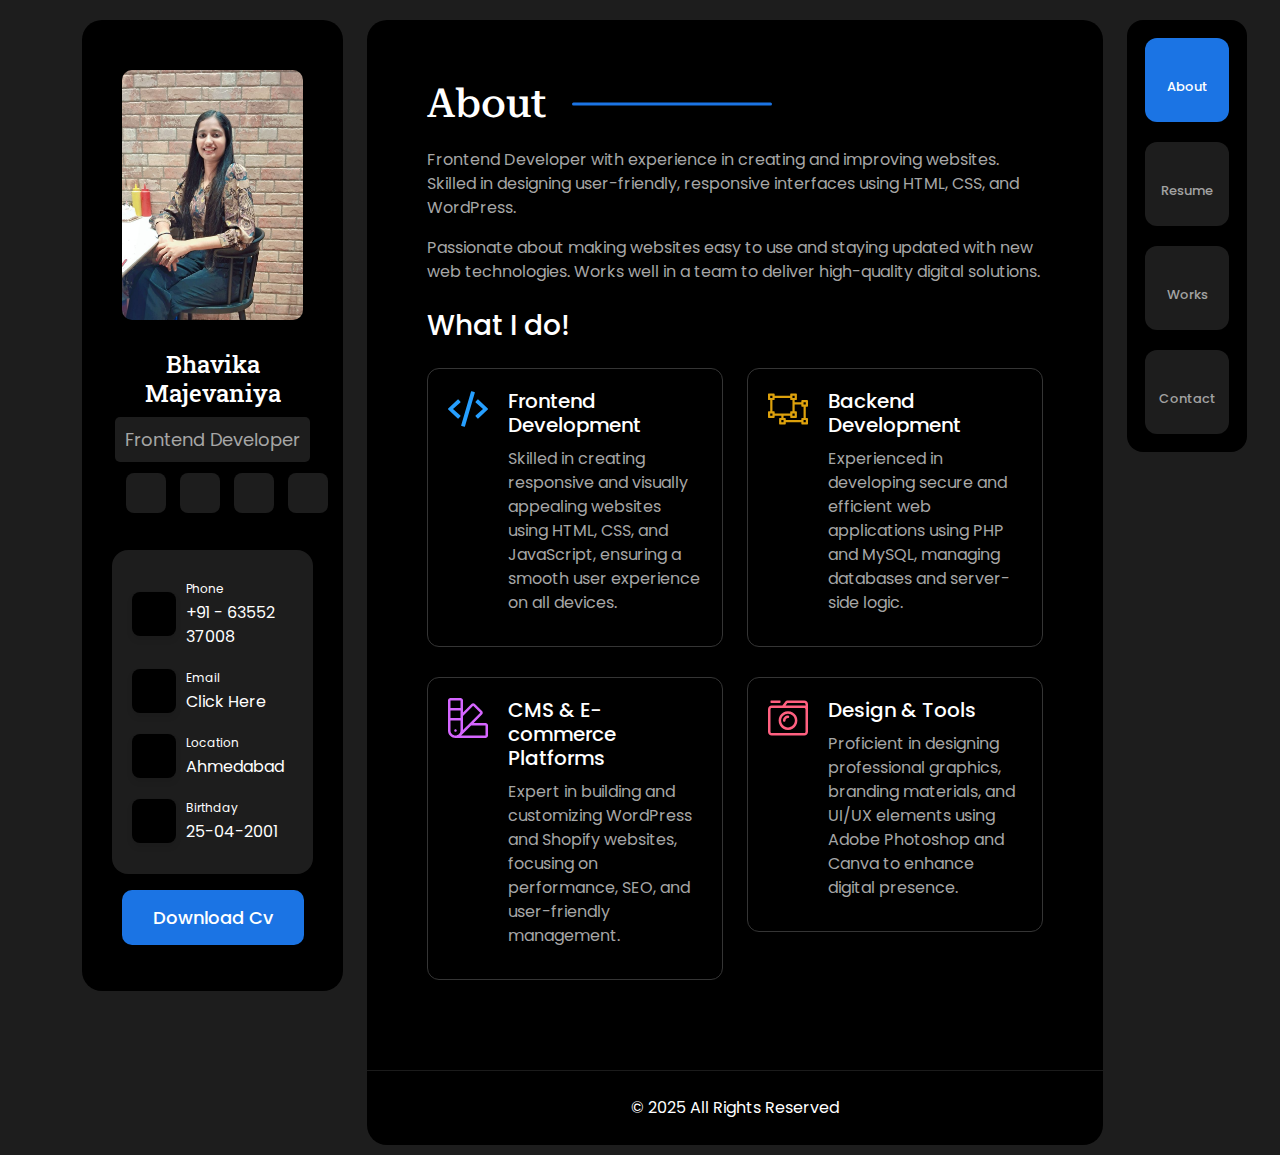
==== commit ff211fa1: "by bhavika" ====
--- a/index.html
+++ b/index.html
@@ -118,7 +118,7 @@
                                 </div>
 
                                 <div class="personal-info-btn">
-                                    <a class="btn-1" href="/cv.pdf" download="">
+                                    <a class="btn-1" href="img/Bhavika-Majevaniya.pdf" download="">
                                         <span style="color: rgb(255, 255, 255);" class="icon">
                                             <i class="fa-regular fa-download"></i>
                                         </span>download cv
--- a/css/style.css
+++ b/css/style.css
@@ -46,7 +46,7 @@
 
 .info-sec .personal-info img {
     width: 100%;
-    height: auto;
+    height: 270px;
     padding: 10px;
     object-fit: cover;
     object-position: top;
